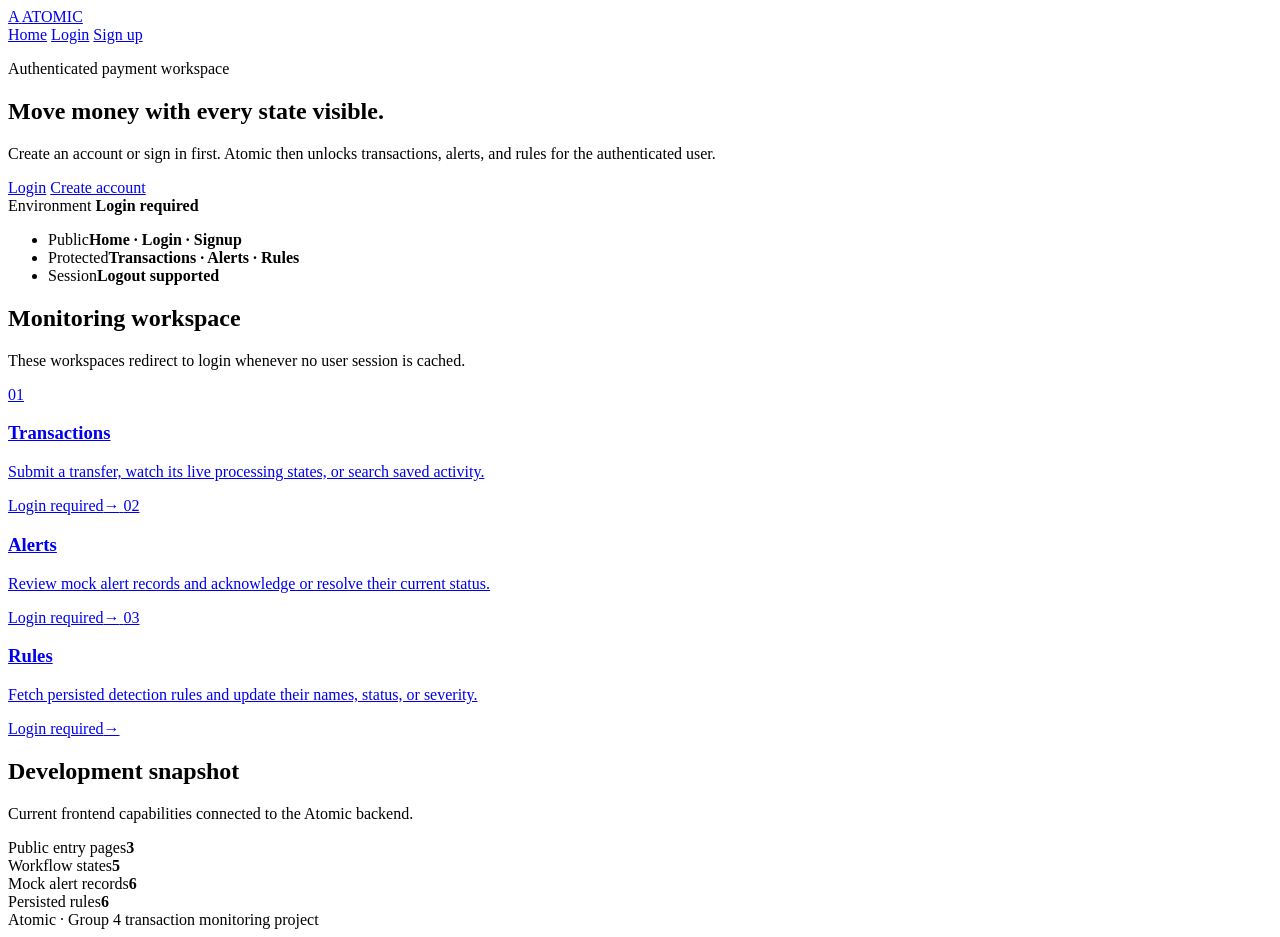
==== Atomic_Backend/src/main/resources/static/index.html @ cc1347d7 "About ~60% done ig :)" ====
<!doctype html>
<html lang="en">
<head>
    <meta charset="UTF-8">
    <meta name="viewport" content="width=device-width, initial-scale=1.0">
    <meta name="description" content="Atomic transaction monitoring dashboard">
    <title>Atomic | Transaction Monitoring</title>
    <link rel="stylesheet" href="/css/styles.css">
</head>
<body data-page="home">
<header class="topbar">
    <div class="topbar__inner">
        <a class="brand" href="/" aria-label="Atomic home">
            <span class="brand__mark">A</span>
            <span class="brand__text">ATOMIC</span>
        </a>
        <nav class="nav" aria-label="Main navigation">
            <a href="/" data-nav="home">Home</a>
            <a href="/login.html" data-guest-nav>Login</a>
            <a href="/signup.html" data-guest-nav>Sign up</a>
            <a href="/dashboard.html" data-auth-nav hidden>Dashboard</a>
            <button class="nav-action" data-auth-nav data-logout type="button" hidden>Logout</button>
        </nav>
    </div>
</header>

<main class="page-shell">
    <section class="hero">
        <div class="hero__content">
            <p class="eyebrow">Authenticated payment workspace</p>
            <h1>Move money with every state visible.</h1>
            <p>
                Create an account or sign in first. Atomic then unlocks transactions,
                alerts, and rules for the authenticated user.
            </p>
            <div class="hero__actions">
                <a class="btn btn--light" href="/login.html">Login</a>
                <a class="btn btn--ghost-light" href="/signup.html">Create account</a>
            </div>
        </div>
        <aside class="hero__status" aria-label="System overview">
            <span class="hero__status-label">Environment</span>
            <strong class="hero__status-value">Login required</strong>
            <ul class="status-list">
                <li><span>Public</span><strong>Home · Login · Signup</strong></li>
                <li><span>Protected</span><strong>Transactions · Alerts · Rules</strong></li>
                <li><span>Session</span><strong>Logout supported</strong></li>
            </ul>
        </aside>
    </section>

    <section class="section" aria-labelledby="workspace-heading">
        <div class="section-heading">
            <div>
                <h2 id="workspace-heading">Monitoring workspace</h2>
                <p>These workspaces redirect to login whenever no user session is cached.</p>
            </div>
        </div>
        <div class="feature-grid">
            <a class="feature-card" href="/transaction.html">
                <span class="feature-card__number">01</span>
                <h3>Transactions</h3>
                <p>Submit a transfer, watch its live processing states, or search saved activity.</p>
                <span class="feature-card__link"><span>Login required</span><span aria-hidden="true">→</span></span>
            </a>
            <a class="feature-card" href="/alerts.html">
                <span class="feature-card__number">02</span>
                <h3>Alerts</h3>
                <p>Review mock alert records and acknowledge or resolve their current status.</p>
                <span class="feature-card__link"><span>Login required</span><span aria-hidden="true">→</span></span>
            </a>
            <a class="feature-card" href="/rules.html">
                <span class="feature-card__number">03</span>
                <h3>Rules</h3>
                <p>Fetch persisted detection rules and update their names, status, or severity.</p>
                <span class="feature-card__link"><span>Login required</span><span aria-hidden="true">→</span></span>
            </a>
        </div>
    </section>

    <section class="section" aria-labelledby="snapshot-heading">
        <div class="section-heading">
            <div>
                <h2 id="snapshot-heading">Development snapshot</h2>
                <p>Current frontend capabilities connected to the Atomic backend.</p>
            </div>
        </div>
        <div class="metric-grid">
            <article class="metric-card"><span>Public entry pages</span><strong>3</strong></article>
            <article class="metric-card"><span>Workflow states</span><strong>5</strong></article>
            <article class="metric-card"><span>Mock alert records</span><strong>6</strong></article>
            <article class="metric-card"><span>Persisted rules</span><strong>6</strong></article>
        </div>
    </section>
</main>

<footer class="footer">Atomic · Group 4 transaction monitoring project</footer>
<script src="/js/common.js"></script>
<script src="/js/api.js"></script>
<script src="/js/home.js"></script>
</body>
</html>
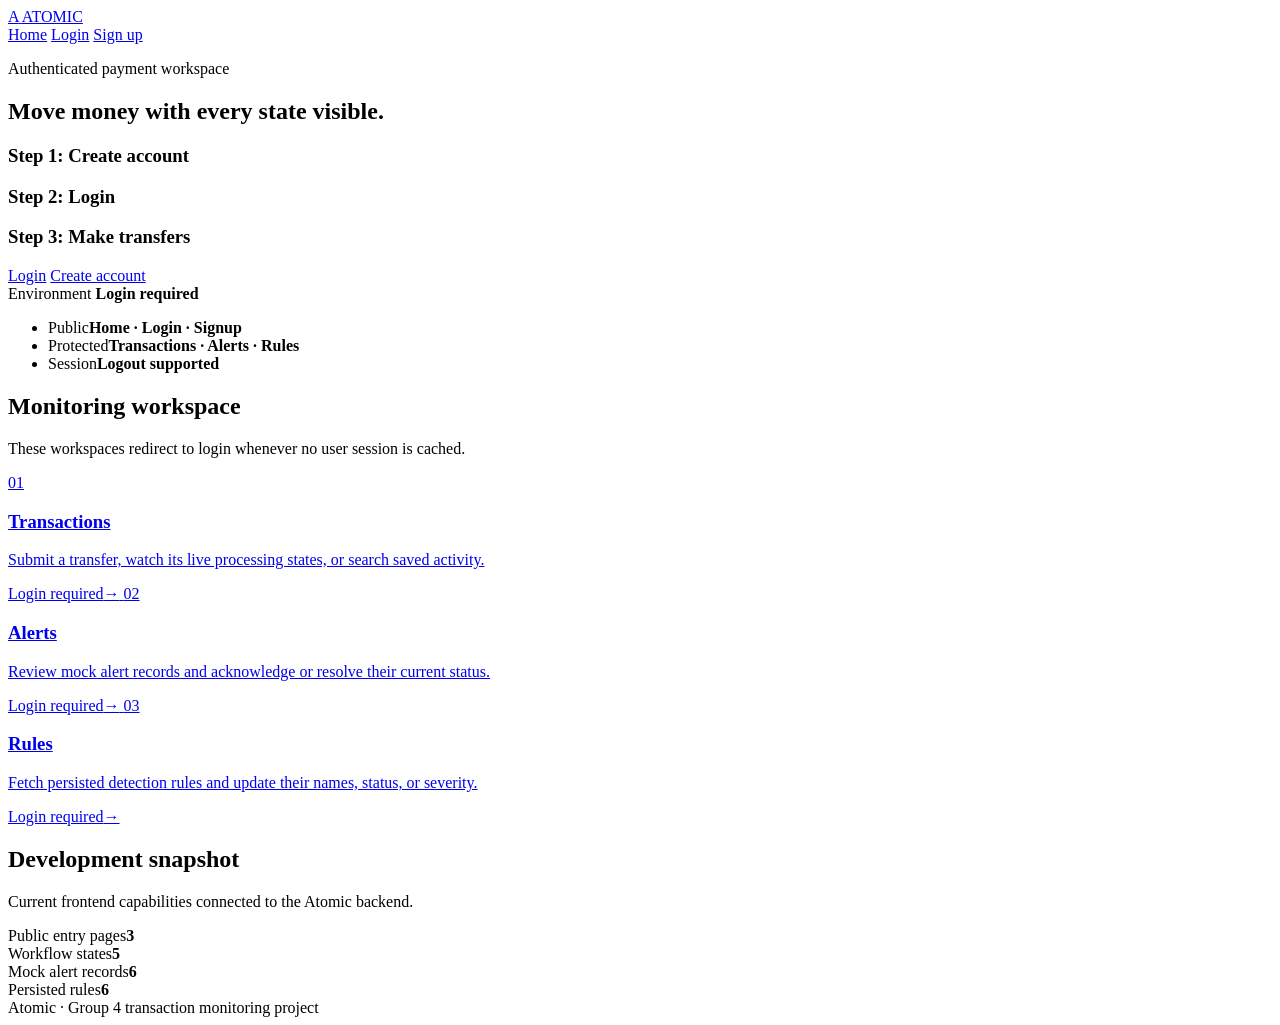
==== commit 2e06f6e9: "Heavy & Beautifu changes made in the static!" ====
--- a/Atomic_Backend/src/main/resources/static/index.html
+++ b/Atomic_Backend/src/main/resources/static/index.html
@@ -29,10 +29,9 @@
         <div class="hero__content">
             <p class="eyebrow">Authenticated payment workspace</p>
             <h1>Move money with every state visible.</h1>
-            <p>
-                Create an account or sign in first. Atomic then unlocks transactions,
-                alerts, and rules for the authenticated user.
-            </p>
+            <h3>Step 1: Create account</h3>
+            <h3>   Step 2: Login</h3>
+            <h3>   Step 3: Make transfers</h3>
             <div class="hero__actions">
                 <a class="btn btn--light" href="/login.html">Login</a>
                 <a class="btn btn--ghost-light" href="/signup.html">Create account</a>
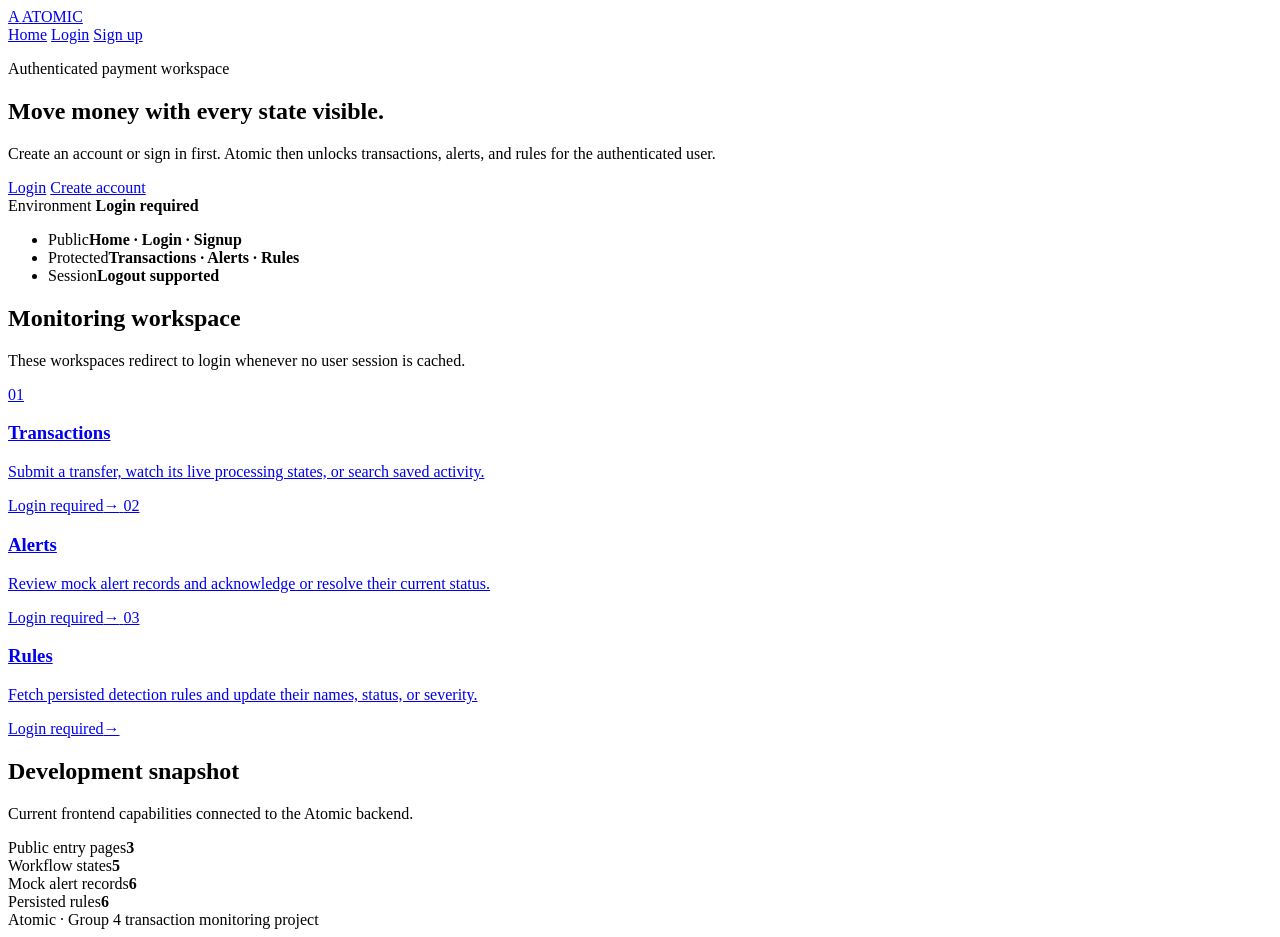
==== commit 18ab0105: "Uploading the changes after resetting..." ====
--- a/Atomic_Backend/src/main/resources/static/index.html
+++ b/Atomic_Backend/src/main/resources/static/index.html
@@ -29,9 +29,10 @@
         <div class="hero__content">
             <p class="eyebrow">Authenticated payment workspace</p>
             <h1>Move money with every state visible.</h1>
-            <h3>Step 1: Create account</h3>
-            <h3>   Step 2: Login</h3>
-            <h3>   Step 3: Make transfers</h3>
+            <p>
+                Create an account or sign in first. Atomic then unlocks transactions,
+                alerts, and rules for the authenticated user.
+            </p>
             <div class="hero__actions">
                 <a class="btn btn--light" href="/login.html">Login</a>
                 <a class="btn btn--ghost-light" href="/signup.html">Create account</a>
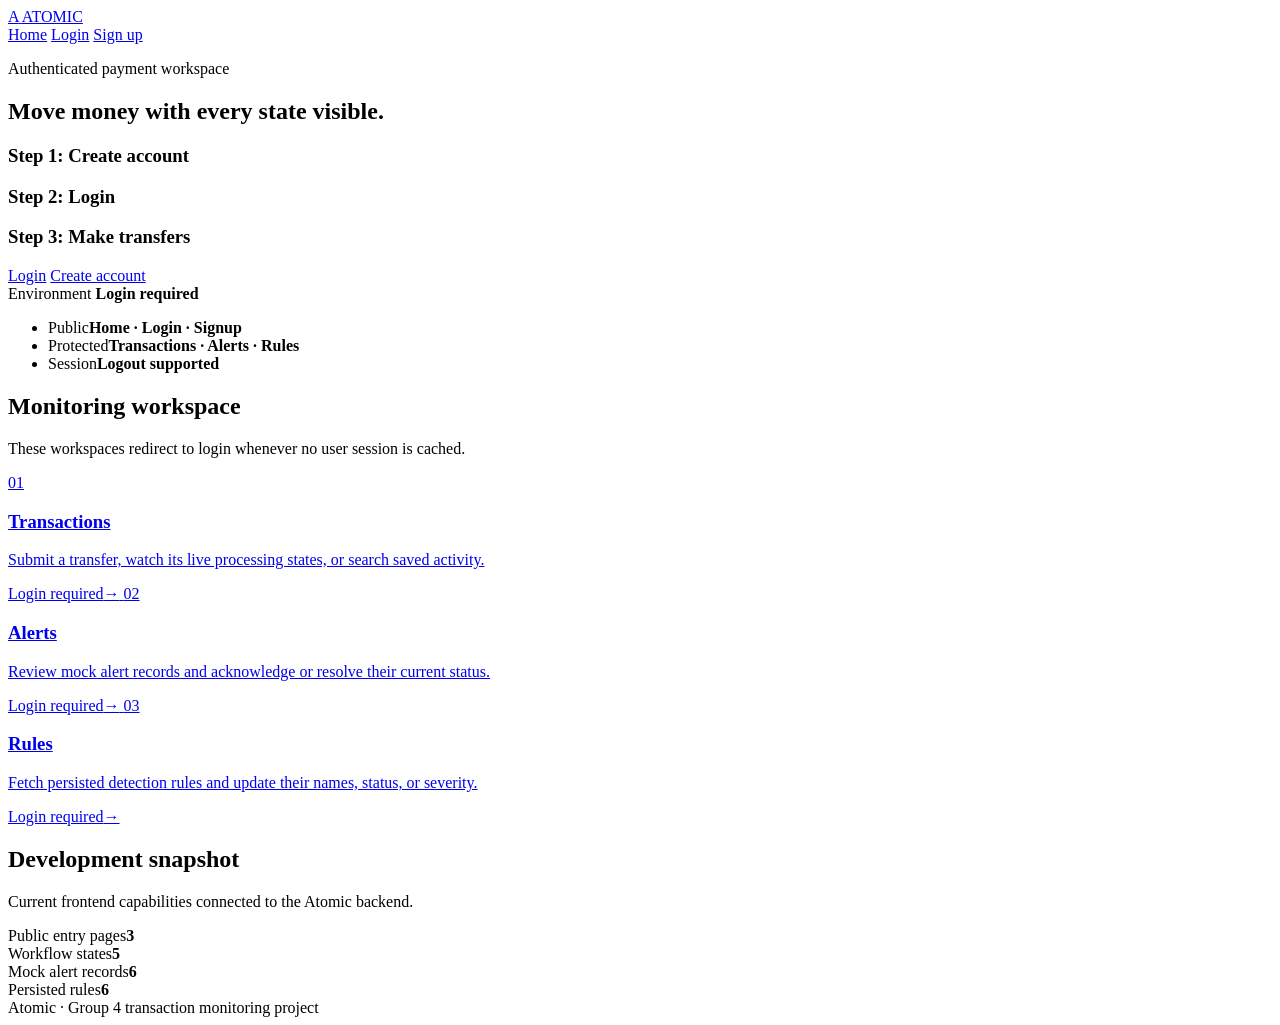
==== commit 6721d231: "Merge pull request #6 from Neueda-Learning/utbranch Utbranch" ====
--- a/Atomic_Backend/src/main/resources/static/index.html
+++ b/Atomic_Backend/src/main/resources/static/index.html
@@ -29,10 +29,9 @@
         <div class="hero__content">
             <p class="eyebrow">Authenticated payment workspace</p>
             <h1>Move money with every state visible.</h1>
-            <p>
-                Create an account or sign in first. Atomic then unlocks transactions,
-                alerts, and rules for the authenticated user.
-            </p>
+            <h3>Step 1: Create account</h3>
+            <h3>   Step 2: Login</h3>
+            <h3>   Step 3: Make transfers</h3>
             <div class="hero__actions">
                 <a class="btn btn--light" href="/login.html">Login</a>
                 <a class="btn btn--ghost-light" href="/signup.html">Create account</a>
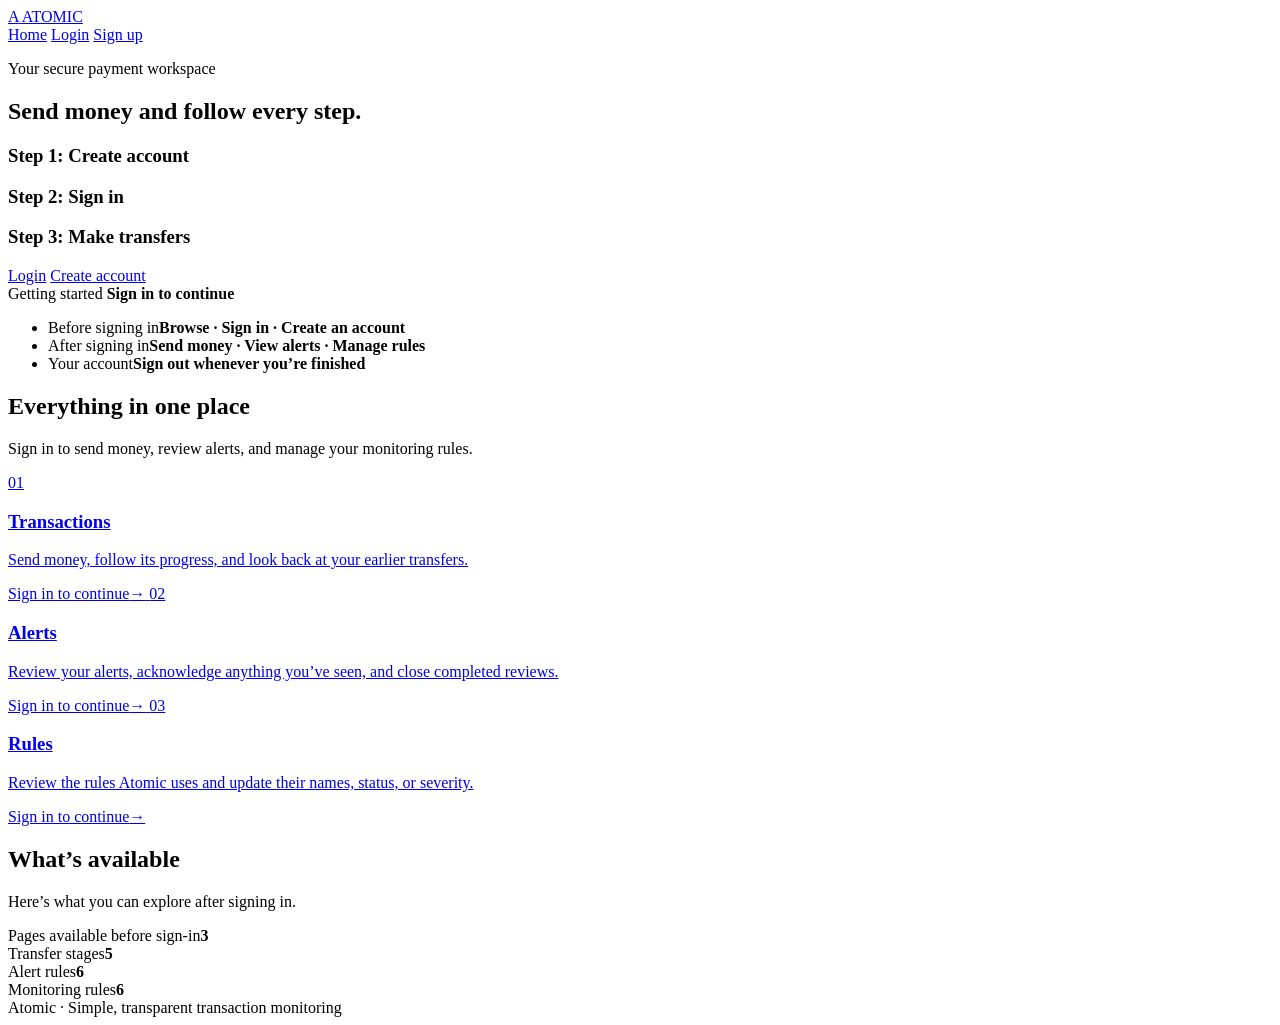
==== commit a8ccbad8: "Made some finishing changes in the frontend. Hope it turns out nice!" ====
--- a/Atomic_Backend/src/main/resources/static/index.html
+++ b/Atomic_Backend/src/main/resources/static/index.html
@@ -27,23 +27,23 @@
 <main class="page-shell">
     <section class="hero">
         <div class="hero__content">
-            <p class="eyebrow">Authenticated payment workspace</p>
-            <h1>Move money with every state visible.</h1>
+            <p class="eyebrow">Your secure payment workspace</p>
+            <h1>Send money and follow every step.</h1>
             <h3>Step 1: Create account</h3>
-            <h3>   Step 2: Login</h3>
+            <h3>   Step 2: Sign in</h3>
             <h3>   Step 3: Make transfers</h3>
             <div class="hero__actions">
                 <a class="btn btn--light" href="/login.html">Login</a>
                 <a class="btn btn--ghost-light" href="/signup.html">Create account</a>
             </div>
         </div>
-        <aside class="hero__status" aria-label="System overview">
-            <span class="hero__status-label">Environment</span>
-            <strong class="hero__status-value">Login required</strong>
+        <aside class="hero__status" aria-label="What you can do">
+            <span class="hero__status-label">Getting started</span>
+            <strong class="hero__status-value">Sign in to continue</strong>
             <ul class="status-list">
-                <li><span>Public</span><strong>Home · Login · Signup</strong></li>
-                <li><span>Protected</span><strong>Transactions · Alerts · Rules</strong></li>
-                <li><span>Session</span><strong>Logout supported</strong></li>
+                <li><span>Before signing in</span><strong>Browse · Sign in · Create an account</strong></li>
+                <li><span>After signing in</span><strong>Send money · View alerts · Manage rules</strong></li>
+                <li><span>Your account</span><strong>Sign out whenever you’re finished</strong></li>
             </ul>
         </aside>
     </section>
@@ -51,28 +51,28 @@
     <section class="section" aria-labelledby="workspace-heading">
         <div class="section-heading">
             <div>
-                <h2 id="workspace-heading">Monitoring workspace</h2>
-                <p>These workspaces redirect to login whenever no user session is cached.</p>
+                <h2 id="workspace-heading">Everything in one place</h2>
+                <p>Sign in to send money, review alerts, and manage your monitoring rules.</p>
             </div>
         </div>
         <div class="feature-grid">
             <a class="feature-card" href="/transaction.html">
                 <span class="feature-card__number">01</span>
                 <h3>Transactions</h3>
-                <p>Submit a transfer, watch its live processing states, or search saved activity.</p>
-                <span class="feature-card__link"><span>Login required</span><span aria-hidden="true">→</span></span>
+                <p>Send money, follow its progress, and look back at your earlier transfers.</p>
+                <span class="feature-card__link"><span>Sign in to continue</span><span aria-hidden="true">→</span></span>
             </a>
             <a class="feature-card" href="/alerts.html">
                 <span class="feature-card__number">02</span>
                 <h3>Alerts</h3>
-                <p>Review mock alert records and acknowledge or resolve their current status.</p>
-                <span class="feature-card__link"><span>Login required</span><span aria-hidden="true">→</span></span>
+                <p>Review your alerts, acknowledge anything you’ve seen, and close completed reviews.</p>
+                <span class="feature-card__link"><span>Sign in to continue</span><span aria-hidden="true">→</span></span>
             </a>
             <a class="feature-card" href="/rules.html">
                 <span class="feature-card__number">03</span>
                 <h3>Rules</h3>
-                <p>Fetch persisted detection rules and update their names, status, or severity.</p>
-                <span class="feature-card__link"><span>Login required</span><span aria-hidden="true">→</span></span>
+                <p>Review the rules Atomic uses and update their names, status, or severity.</p>
+                <span class="feature-card__link"><span>Sign in to continue</span><span aria-hidden="true">→</span></span>
             </a>
         </div>
     </section>
@@ -80,20 +80,20 @@
     <section class="section" aria-labelledby="snapshot-heading">
         <div class="section-heading">
             <div>
-                <h2 id="snapshot-heading">Development snapshot</h2>
-                <p>Current frontend capabilities connected to the Atomic backend.</p>
+                <h2 id="snapshot-heading">What’s available</h2>
+                <p>Here’s what you can explore after signing in.</p>
             </div>
         </div>
         <div class="metric-grid">
-            <article class="metric-card"><span>Public entry pages</span><strong>3</strong></article>
-            <article class="metric-card"><span>Workflow states</span><strong>5</strong></article>
-            <article class="metric-card"><span>Mock alert records</span><strong>6</strong></article>
-            <article class="metric-card"><span>Persisted rules</span><strong>6</strong></article>
+            <article class="metric-card"><span>Pages available before sign-in</span><strong>3</strong></article>
+            <article class="metric-card"><span>Transfer stages</span><strong>5</strong></article>
+            <article class="metric-card"><span>Alert rules</span><strong>6</strong></article>
+            <article class="metric-card"><span>Monitoring rules</span><strong>6</strong></article>
         </div>
     </section>
 </main>
 
-<footer class="footer">Atomic · Group 4 transaction monitoring project</footer>
+<footer class="footer">Atomic · Simple, transparent transaction monitoring</footer>
 <script src="/js/common.js"></script>
 <script src="/js/api.js"></script>
 <script src="/js/home.js"></script>
